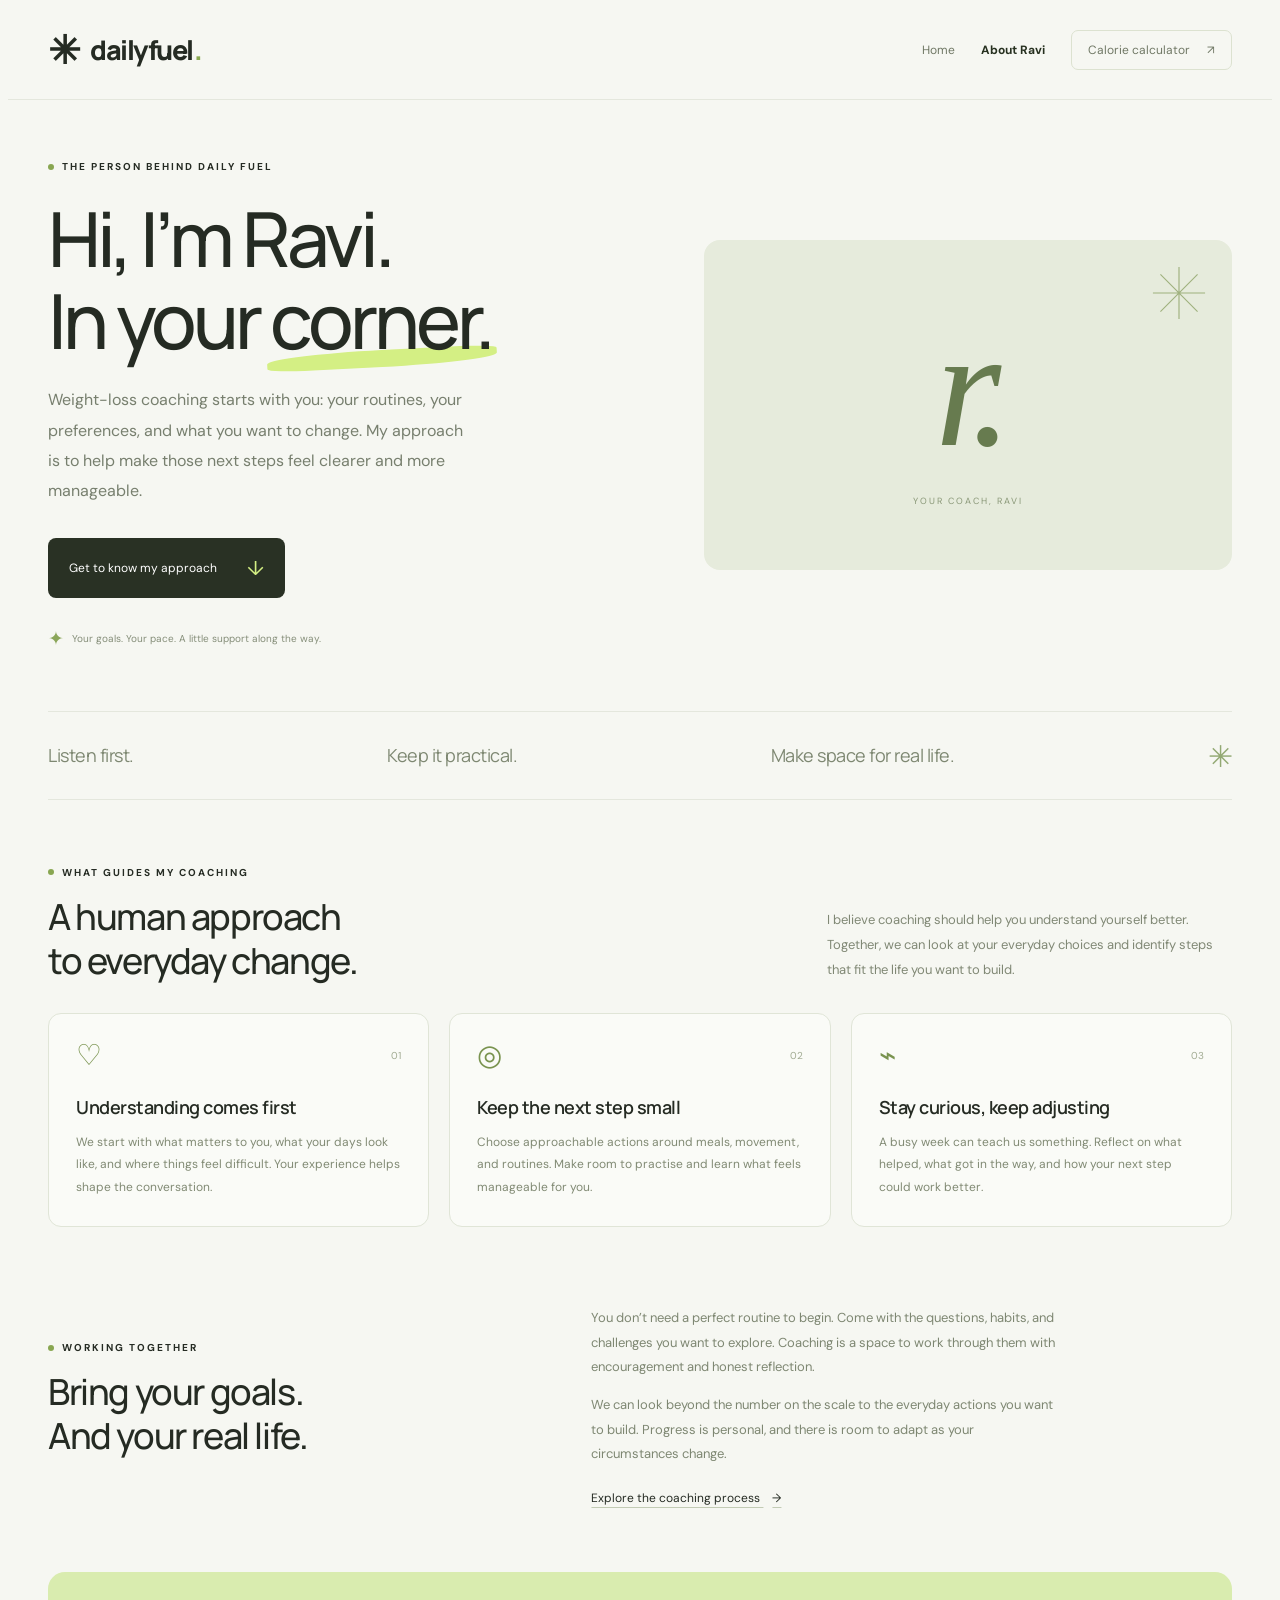
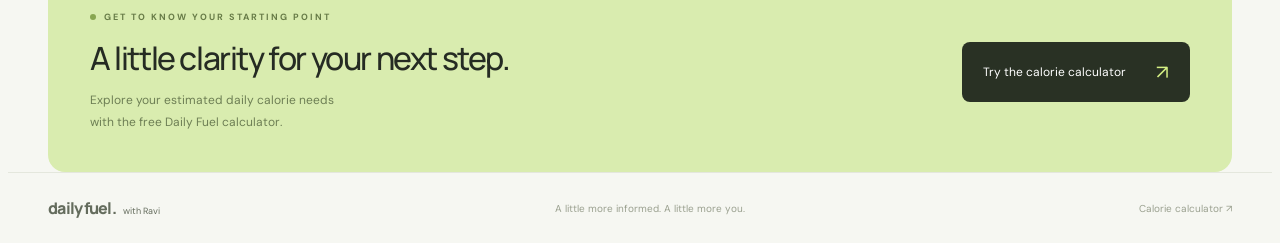
==== about.html @ 0b2a210d "about page added" ====
<!DOCTYPE html>
<html lang="en">
<head>
  <meta charset="UTF-8">
  <meta name="viewport" content="width=device-width, initial-scale=1.0">
  <meta name="theme-color" content="#f6f7f2">
  <meta name="description" content="Meet Ravi, the weight-loss coach behind Daily Fuel. Explore a practical approach to everyday habits, food, movement, and personal goals.">
  <title>About Ravi — Daily Fuel</title>
  <link rel="stylesheet" href="styles.css">
</head>
<body class="home-page about-page">
  <header class="site-header">
    <a class="brand" href="index.html" aria-label="Daily Fuel with Ravi home"><span class="brand-icon">✳</span> dailyfuel<span class="brand-dot">.</span></a>
    <nav class="site-nav" aria-label="Main navigation"><a href="index.html">Home</a><a href="about.html" aria-current="page">About Ravi</a><a href="calculator.html">Calorie calculator <span aria-hidden="true">↗</span></a></nav>
  </header>
  <main>
    <section class="coach-hero" aria-labelledby="about-heading">
      <div class="hero-copy">
        <div class="eyebrow"><span></span> THE PERSON BEHIND DAILY FUEL</div>
        <h1 id="about-heading">Hi, I’m Ravi.<br>In your <em>corner.</em></h1>
        <p>Weight-loss coaching starts with you: your routines, your preferences, and what you want to change. My approach is to help make those next steps feel clearer and more manageable.</p>
        <div class="hero-actions"><a class="primary-link" href="#my-approach">Get to know my approach <span aria-hidden="true">↓</span></a></div>
        <div class="hero-note"><span aria-hidden="true">✦</span> Your goals. Your pace. A little support along the way.</div>
      </div>
      <div class="coach-monogram" aria-hidden="true"><span>r.</span><div>YOUR COACH, RAVI</div><svg viewBox="0 0 100 100"><path d="M50 5v90M5 50h90M18 18l64 64M18 82l64-64"/></svg></div>
    </section>
    <div class="values-strip"><span>Listen first.</span><span>Keep it practical.</span><span>Make space for real life.</span><span class="strip-flower" aria-hidden="true">✳</span></div>
    <section class="coaching-section" id="my-approach" aria-labelledby="approach-title">
      <div class="section-intro"><div><div class="eyebrow"><span></span> WHAT GUIDES MY COACHING</div><h2 id="approach-title">A human approach<br>to everyday change.</h2></div><p>I believe coaching should help you understand yourself better. Together, we can look at your everyday choices and identify steps that fit the life you want to build.</p></div>
      <div class="coaching-grid">
        <article class="coaching-card"><div class="card-top"><span class="coaching-icon" aria-hidden="true">♡</span><span>01</span></div><h3>Understanding comes first</h3><p>We start with what matters to you, what your days look like, and where things feel difficult. Your experience helps shape the conversation.</p></article>
        <article class="coaching-card"><div class="card-top"><span class="coaching-icon" aria-hidden="true">◎</span><span>02</span></div><h3>Keep the next step small</h3><p>Choose approachable actions around meals, movement, and routines. Make room to practise and learn what feels manageable for you.</p></article>
        <article class="coaching-card"><div class="card-top"><span class="coaching-icon" aria-hidden="true">⌁</span><span>03</span></div><h3>Stay curious, keep adjusting</h3><p>A busy week can teach us something. Reflect on what helped, what got in the way, and how your next step could work better.</p></article>
      </div>
    </section>
    <section class="coach-about about-conversation" aria-labelledby="together-title">
      <div><div class="eyebrow"><span></span> WORKING TOGETHER</div><h2 id="together-title">Bring your goals.<br>And your real life.</h2></div>
      <div class="about-copy"><p>You don’t need a perfect routine to begin. Come with the questions, habits, and challenges you want to explore. Coaching is a space to work through them with encouragement and honest reflection.</p><p>We can look beyond the number on the scale to the everyday actions you want to build. Progress is personal, and there is room to adapt as your circumstances change.</p><a class="text-link" href="index.html#coaching">Explore the coaching process <span aria-hidden="true">→</span></a></div>
    </section>
    <section class="first-step" aria-labelledby="baseline-title"><div><div class="eyebrow"><span></span> GET TO KNOW YOUR STARTING POINT</div><h2 id="baseline-title">A little clarity for your next step.</h2><p>Explore your estimated daily calorie needs<br>with the free Daily Fuel calculator.</p></div><a class="primary-link" href="calculator.html">Try the calorie calculator <span aria-hidden="true">↗</span></a></section>
  </main>
  <footer><a class="footer-brand" href="index.html">dailyfuel. <span>with Ravi</span></a><span>A little more informed. A little more you.</span><a href="calculator.html">Calorie calculator ↗</a></footer>
</body>
</html>
---- styles.css ----
@import url('https://fonts.googleapis.com/css2?family=DM+Sans:wght@400;450;500;550;600;650;700&family=Manrope:wght@400;500;600;650;700;750;800&display=swap');

:root{--bg:#f6f7f2;--ink:#252b23;--muted:#7b8177;--green:#d4ef84;--line:#e4e7dd;--font:'DM Sans',sans-serif}*{box-sizing:border-box}html{scroll-behavior:smooth}body{margin:0;background:var(--bg);color:var(--ink);font-family:var(--font);font-size:14px}button,input,select{font:inherit}button,a,input,select,summary{-webkit-tap-highlight-color:transparent}a{color:inherit}button{cursor:pointer}button:focus-visible,a:focus-visible,summary:focus-visible{outline:3px solid #91ac53;outline-offset:4px}.site-header{max-width:1264px;margin:auto;height:100px;display:flex;align-items:center;justify-content:space-between;padding:0 40px;border-bottom:1px solid var(--line)}.brand{text-decoration:none;font-family:Manrope,sans-serif;font-size:27px;font-weight:800;letter-spacing:-1.5px;display:flex;align-items:center;gap:9px}.brand-icon{font-size:39px;line-height:1;letter-spacing:0}.brand-dot{color:#89a951;margin-left:-8px}.header-link{font-size:12px;text-decoration:none;color:#6f766a}.header-link span{margin-left:19px;font-size:20px;color:var(--ink)}main{max-width:1184px;margin:auto}.intro{position:relative;padding:47px 0 36px}.eyebrow{font-size:10px;letter-spacing:2px;font-weight:700;display:flex;align-items:center;gap:8px}.eyebrow>span{height:6px;width:6px;background:#88a651;border-radius:50%}h1{font-family:Manrope,sans-serif;font-size:58px;line-height:1.12;font-weight:500;letter-spacing:-2.8px;margin:18px 0;position:relative;width:max-content}h1>span{position:relative;z-index:1}h1>svg{position:absolute;width:124px;right:0;bottom:-7px;fill:none;stroke:#b3d65f;stroke-width:5;stroke-linecap:round}.intro>p{font-size:14px;line-height:1.8;color:#787e73;margin:21px 0 0}.intro-stamp{position:absolute;right:55px;top:86px;display:flex;align-items:center;gap:15px;transform:rotate(-7deg)}.intro-stamp svg{width:80px;height:80px;fill:#d4ef84;stroke:#839649;stroke-width:1.2}.intro-stamp span{font-size:13px;line-height:1.7;color:#848b7a}.calculator{display:grid;grid-template-columns:1fr 1fr;overflow:hidden;border:1px solid #e0e4d6;border-radius:22px;box-shadow:0 12px 40px #2e3d1c05;background:#fff}.form-panel{padding:33px 36px 24px}.panel-heading{display:flex;align-items:center;justify-content:space-between;margin-bottom:28px;gap:16px}.step{font-size:9px;letter-spacing:1.6px;font-weight:700;color:#8a9080}h2{font-family:Manrope,sans-serif;font-size:22px;letter-spacing:-.7px;margin:10px 0 0;font-weight:650}.unit-toggle{padding:4px;background:#f2f4ed;border-radius:7px;display:flex;flex-shrink:0}.unit-toggle button{font-size:10px;border:0;background:transparent;padding:7px 11px;color:#8a907e;border-radius:5px}.unit-toggle button.active{color:var(--ink);background:white;box-shadow:0 1px 4px #0000000d;font-weight:600}.field-row{display:grid;grid-template-columns:1fr 1fr;gap:20px;margin-bottom:22px}.field label,.field legend{font-size:12px;font-weight:550;margin-bottom:10px;display:block}.input-wrap{display:flex;border:1px solid #e1e5da;border-radius:8px;background:#fcfdf9;align-items:center;overflow:hidden;height:49px}.input-wrap:focus-within{border-color:#8eac52;box-shadow:0 0 0 3px #d4ef8433}.input-wrap input{width:100%;min-width:0;border:0;outline:none;padding:14px;background:transparent;color:var(--ink);font-size:15px;font-weight:500;appearance:textfield;-moz-appearance:textfield}.input-wrap input::-webkit-inner-spin-button{appearance:none}.input-wrap>span{padding-right:15px;color:#929987;font-size:11px}.gender-field{border:0;padding:0;margin:0;min-width:0}.gender-field legend{padding:0}.info{font-size:9px;color:#939989;display:inline-flex;align-items:center;justify-content:center;border:1px solid #c5cbbb;border-radius:50%;width:12px;height:12px;margin-left:4px}.gender-options{display:flex;gap:8px}.gender-options label{position:relative;flex:1;margin:0;cursor:pointer}.gender-options input{position:absolute;opacity:0}.gender-options span{height:49px;display:flex;align-items:center;justify-content:center;border:1px solid #e1e5da;border-radius:8px;color:#8a907f;font-size:12px}.gender-options input:checked+span{background:#f0f5e5;color:#43532b;border-color:#b9ce8f}.gender-options input:focus-visible+span{outline:3px solid #91ac53;outline-offset:2px}.select-wrap{position:relative}.select-wrap:after{content:'⌄';position:absolute;right:16px;top:12px;pointer-events:none;color:#7d856e}.field select{appearance:none;width:100%;height:49px;border:1px solid #e1e5da;border-radius:8px;padding:0 35px 0 14px;color:#4e5547;background:#fcfdf9;font-size:12px;outline-color:#8eac52}.field-help{font-size:10px;line-height:1.6;color:#929888;margin:8px 0 23px}.calculate-button{width:100%;height:50px;background:var(--ink);color:#fff;border:0;border-radius:8px;font-size:12px;font-weight:500;display:flex;align-items:center;justify-content:space-between;padding:0 19px;transition:background .2s,transform .2s}.calculate-button:hover{background:#414d35;transform:translateY(-1px)}.calculate-button>span{font-size:22px;color:var(--green)}.privacy{font-size:9px;color:#929889;display:flex;gap:6px;align-items:center;justify-content:center;margin:14px 0 0}.privacy svg{height:12px;width:12px;fill:none;stroke:currentColor;stroke-width:1.2}.results-panel{padding:34px 36px 23px;background:#edf2e3;position:relative}.results-top{display:flex;justify-content:space-between;gap:10px}.result-status{display:flex;gap:5px;align-items:center;font-size:8px;letter-spacing:1px;color:#6d7d55}.result-status>span{background:#8eac59;height:5px;width:5px;border-radius:50%}.maintenance{padding:32px 0 26px;text-align:center}.result-label{font-size:12px;color:#6d785f}.main-number{display:flex;justify-content:center;align-items:baseline;gap:9px;margin:9px 0 3px}.main-number>span:first-child{font-family:Manrope,sans-serif;font-size:66px;line-height:1.15;font-weight:600;letter-spacing:-3px}.main-number>span:last-child{font-size:12px;color:#808a72}.maintenance p{font-size:11px;color:#8b927e;margin:7px 0 0}.goal-cards{display:grid;grid-template-columns:1fr 1fr;gap:14px}.goal-card{border:1px solid #dfe6d1;background:#f8faf3;border-radius:12px;padding:16px 20px 17px}.goal-icon{width:27px;height:27px;background:#e8efda;border-radius:50%;display:flex;align-items:center;justify-content:center;font-size:18px;color:#65764c}.goal-card h3{font-size:12px;font-weight:500;margin:12px 0 7px}.goal-number{font-family:Manrope,sans-serif;font-size:33px;font-weight:600;letter-spacing:-1.2px;line-height:1.2}.cal-unit{font-size:10px;color:#919986}.goal-tag{border-top:1px solid #e3e8d9;margin-top:13px;padding-top:11px;color:#7f8c6b;font-size:9px}.result-insight{display:flex;gap:12px;align-items:center;margin-top:22px;border-top:1px solid #dce4d0;padding-top:19px}.result-insight>span{font-size:25px;color:#7d9552}.result-insight p{font-size:11px;line-height:1.8;color:#6f7c5d;margin:0}.result-insight strong{font-weight:400;color:#8d967e}.result-footnote{font-size:9px;color:#98a18d;text-align:center;margin:18px 0 0}.explainers{display:grid;grid-template-columns:1fr 1fr 1fr;gap:37px;padding:37px 0 24px}.explainers article{display:flex;gap:13px;align-items:flex-start}.detail-icon{flex-shrink:0;width:32px;height:32px;background:#edf0e6;display:flex;align-items:center;justify-content:center;border-radius:9px;font-size:23px;color:#778565}.explainers h3{font-size:11px;font-weight:600;margin:2px 0 8px}.explainers p{font-size:10px;line-height:1.9;color:#8a9082;margin:0}.explainers a{text-underline-offset:3px}.method{font-size:10px;color:#838b77;margin:0 0 28px;max-width:760px}.method summary{cursor:pointer;width:fit-content}.method p{line-height:1.9}footer{max-width:1264px;margin:auto;border-top:1px solid var(--line);padding:24px 40px;display:flex;align-items:center;justify-content:space-between;color:#9aa08f;font-size:10px}.footer-brand{font-family:Manrope,sans-serif;font-size:16px;font-weight:800;letter-spacing:-.7px;color:#646c5d}.results-panel.refreshed{animation:refresh .5s ease}@keyframes refresh{50%{background:#e0eccb}}@media(min-width:1500px){main{padding-top:20px}.intro{padding-top:60px;padding-bottom:48px}.site-header{height:110px}}@media(max-width:1250px){main{margin:0 48px}.site-header,footer{margin:0 24px;padding-left:24px;padding-right:24px}.form-panel,.results-panel{padding-left:26px;padding-right:26px}.panel-heading{gap:8px}h2{font-size:20px}}@media(max-width:900px){main{margin:0 28px}.calculator{grid-template-columns:1fr 1fr}.form-panel,.results-panel{padding:26px 20px}.panel-heading{flex-wrap:wrap;gap:15px;margin-bottom:22px}.intro-stamp{right:0}.field-row{gap:12px}.main-number>span:first-child{font-size:52px}.main-number{flex-wrap:wrap;gap:4px}.goal-card{padding:15px 12px}.goal-number{font-size:29px}.results-top{flex-wrap:wrap}.maintenance{padding-top:48px}.explainers{gap:20px}.explainers article{gap:9px}.detail-icon{width:27px;height:27px}.header-link{font-size:10px}}@media(max-width:680px){.site-header{height:80px;margin:0 20px;padding:0}.brand{font-size:24px}.brand-icon{font-size:32px}.header-link{font-size:0}.header-link span{font-size:22px}main{margin:0 20px}.intro{padding:34px 0 30px}h1{font-size:43px;letter-spacing:-2px}.intro>p{font-size:12px;max-width:330px}.intro-stamp{display:none}.eyebrow{font-size:9px}.desktop-break{display:none}.calculator{grid-template-columns:1fr;border-radius:17px}.form-panel{padding:27px 23px 24px}.results-panel{padding:27px 23px}.panel-heading{flex-wrap:nowrap;gap:10px}h2{font-size:19px}.unit-toggle button{padding:7px 8px}.field-row{gap:16px}.maintenance{padding:27px 0}.main-number>span:first-child{font-size:66px}.goal-card{padding:18px}.goal-number{font-size:33px}.explainers{grid-template-columns:1fr;gap:23px;padding:30px 2px}.explainers h3{font-size:12px}.explainers p{font-size:11px}.detail-icon{width:34px;height:34px}.explainers article{gap:14px}.method{font-size:11px}footer{margin:0 20px;padding:21px 0;gap:12px;flex-wrap:wrap}footer>span:last-child{display:none}.privacy{font-size:8px}}@media(prefers-reduced-motion:reduce){*,*:before,*:after{scroll-behavior:auto!important;animation:none!important;transition:none!important}}

/* Shared navigation and Ravi coaching homepage */
.site-nav{display:flex;align-items:center;gap:26px}.site-nav a{text-decoration:none;font-size:12px;color:#707865;padding:10px 0;white-space:nowrap}.site-nav a[aria-current=page]{color:#273120;font-weight:700}.site-nav a:hover{color:#526c2b}.site-nav a:last-child{padding:11px 16px;border:1px solid #dce2d0;border-radius:7px}.site-nav a:last-child[aria-current=page]{background:#eaf0de}.site-nav a span{margin-left:14px}.home-page h1{font-size:76px;line-height:1.08;letter-spacing:-4px;margin:24px 0}.home-page h1 em{font-style:normal;position:relative;z-index:0}.home-page h1 em:after{content:'';position:absolute;height:17px;bottom:5px;left:-3px;right:-5px;background:var(--green);z-index:-1;border-radius:50% 20%;transform:rotate(-3deg)}.coach-hero{display:grid;grid-template-columns:1.15fr 1fr;gap:48px;align-items:center;padding:60px 0}.hero-copy>p{font-size:16px;color:#777f6e;line-height:1.9;max-width:425px}.hero-actions{display:flex;align-items:center;gap:24px;margin-top:31px;flex-wrap:wrap}.primary-link{display:inline-flex;justify-content:space-between;align-items:center;gap:30px;padding:17px 21px;background:#293124;color:white;border-radius:8px;text-decoration:none;font-size:12px;transition:background .2s,transform .2s}.primary-link:hover{background:#485c33;transform:translateY(-2px)}.primary-link>span{color:var(--green);font-size:20px}.text-link{font-size:12px;text-underline-offset:5px;text-decoration-color:#c2cbb4}.text-link>span{margin-left:9px}.hero-note{font-size:10px;color:#858e79;margin-top:28px;display:flex;align-items:center;gap:8px}.hero-note>span{color:#8ba65a;font-size:19px}.journey-art{position:relative;height:450px;border-radius:24px;background:#edf1e4;overflow:hidden}.art-label{position:absolute;top:28px;left:28px;font-size:9px;letter-spacing:1.7px;color:#7c896a}.journey-path{width:100%;height:100%;position:absolute;inset:0}.habit-chip{display:flex;gap:12px;align-items:center;position:absolute;padding:15px 19px;background:#fffffff2;border:1px solid #e3e8d8;border-radius:12px;box-shadow:0 8px 25px #3a4d1d07;font-size:12px;font-weight:500}.habit-chip>span{font-size:24px;color:#7d944e;width:26px;text-align:center}.habit-chip small{display:block;margin-top:5px;font-size:10px;color:#939c86;font-weight:400}.chip-one{top:90px;left:25px;transform:rotate(-4deg)}.chip-two{top:210px;right:23px;transform:rotate(3deg)}.chip-three{bottom:69px;left:40px;transform:rotate(-3deg)}.art-caption{position:absolute;bottom:22px;right:24px;font-size:9px;color:#879574;display:flex;align-items:center;gap:7px}.art-caption>span{font-size:18px}.values-strip{border-top:1px solid var(--line);border-bottom:1px solid var(--line);display:flex;justify-content:space-between;align-items:center;gap:20px;padding:23px 0;font-family:Manrope,sans-serif;font-size:18px;letter-spacing:-.5px;color:#7e8872}.strip-flower{font-size:30px;color:#93a973}.coaching-section{padding:66px 0}.section-intro{display:flex;justify-content:space-between;align-items:flex-end;gap:45px;margin-bottom:30px}.home-page h2{font-size:36px;line-height:1.22;letter-spacing:-1.4px;font-weight:500;margin-top:16px}.section-intro>p{max-width:405px;color:#808875;font-size:13px;line-height:1.9;margin:0}.coaching-grid{display:grid;grid-template-columns:repeat(3,1fr);gap:20px}.coaching-card{border:1px solid #e0e5d7;background:#fafbf7;padding:27px;border-radius:13px}.card-top{display:flex;justify-content:space-between;align-items:center;color:#a0aa91;font-size:10px}.coaching-icon{font-size:29px;line-height:1;color:#79934f}.coaching-card h3{font-family:Manrope,sans-serif;font-size:18px;letter-spacing:-.5px;font-weight:600;margin:25px 0 12px}.coaching-card p{font-size:12px;line-height:1.9;color:#818a74;margin:0}.coach-about{display:grid;grid-template-columns:.85fr 1.15fr;gap:70px;align-items:center;padding:0 0 66px}.coach-monogram{height:330px;background:#e6ebdc;border-radius:16px;position:relative;display:flex;flex-direction:column;align-items:center;justify-content:center;overflow:hidden}.coach-monogram>span{font-family:Georgia,serif;font-style:italic;font-size:170px;line-height:1;color:#677b4f;letter-spacing:-12px}.coach-monogram>div{font-size:9px;letter-spacing:2px;color:#899777;margin-top:22px}.coach-monogram svg{position:absolute;top:24px;right:24px;width:58px;stroke:#a0b27f;stroke-width:2}.about-copy>p{font-size:13px;line-height:1.9;color:#7e8772;max-width:470px}.about-copy .text-link{display:inline-block;margin-top:10px}.first-step{background:#d9ecaf;border-radius:17px;padding:39px 42px;display:flex;justify-content:space-between;align-items:center;gap:30px}.first-step .eyebrow{font-size:9px;color:#677b47}.first-step h2{font-size:32px}.first-step p{font-size:12px;line-height:1.8;color:#6d7e54;margin-bottom:0}.first-step .primary-link{flex-shrink:0}.coaching-faq{display:grid;grid-template-columns:1fr 1.2fr;gap:60px;padding:65px 0}.coaching-faq h2{font-size:30px}.faq-items details{border-bottom:1px solid #dfe5d5;padding:20px 0}.faq-items details:first-child{padding-top:0}.faq-items summary{cursor:pointer;font-size:13px;list-style:none;padding-right:25px;position:relative}.faq-items summary::-webkit-details-marker{display:none}.faq-items summary:after{content:'+';position:absolute;right:0;color:#91a471;font-size:20px;top:-4px}.faq-items details[open] summary:after{content:'−'}.faq-items p{color:#808975;font-size:12px;line-height:1.9;margin:15px 0 0}.home-page footer a{text-decoration:none}.footer-brand>span{font-family:var(--font);font-size:9px;letter-spacing:0;font-weight:400;margin-left:5px}section[id]{scroll-margin-top:25px}
@media(max-width:1100px){.home-page h1{font-size:62px;letter-spacing:-3px}.coach-hero{gap:25px}.hero-actions{gap:20px}.coach-about{gap:35px}.first-step{padding:32px}.first-step h2{font-size:28px}.habit-chip{padding:13px}.chip-two{right:12px}.chip-three{left:20px}.coaching-card{padding:22px}.coaching-card h3{font-size:16px}}
@media(max-width:800px){.coach-hero{grid-template-columns:1fr;padding:40px 0;gap:35px}.home-page h1{font-size:65px}.hero-copy>p{max-width:470px}.journey-art{max-width:520px;width:100%;margin:0 auto;height:400px}.journey-path{height:450px}.chip-one{left:35px}.chip-three{bottom:50px;left:40px}.chip-two{right:35px;top:185px}.values-strip{font-size:15px}.section-intro{align-items:flex-start;gap:25px}.section-intro>p{max-width:300px}.home-page h2{font-size:30px}.coaching-grid{gap:12px}.coaching-card{padding:18px}.coach-about{grid-template-columns:.8fr 1.2fr;gap:25px}.coach-monogram{height:340px}.first-step{align-items:flex-start;flex-direction:column;gap:22px}.coaching-faq{gap:30px}.site-nav{gap:18px}}
@media(max-width:540px){.site-nav{gap:13px}.site-nav a{font-size:10px}.site-nav a:last-child{padding:9px}.site-nav a span{display:none}.brand{font-size:21px;gap:5px}.brand-icon{font-size:29px}.home-page h1{font-size:54px;letter-spacing:-2.8px}.coach-hero{padding:35px 0}.hero-copy .eyebrow{font-size:8px;letter-spacing:1.5px}.hero-copy>p{font-size:14px}.hero-actions{gap:22px}.hero-note{font-size:9px}.journey-art{height:370px}.journey-path{height:390px}.habit-chip{font-size:11px;padding:12px}.habit-chip small{font-size:9px}.chip-one{left:20px;top:80px}.chip-two{top:167px;right:15px}.chip-three{left:23px;bottom:55px}.art-label{font-size:8px}.art-caption{font-size:8px;right:16px}.values-strip{flex-wrap:wrap;gap:13px;font-size:13px;padding:20px 0}.strip-flower{font-size:22px}.section-intro{flex-direction:column;gap:19px}.section-intro>p{max-width:none;font-size:12px}.coaching-section{padding:40px 0}.coaching-grid{grid-template-columns:1fr;gap:14px}.coaching-card{padding:24px}.coaching-card h3{font-size:19px;margin-top:18px}.coach-about{grid-template-columns:1fr;gap:28px;padding-bottom:40px}.coach-monogram{height:250px}.coach-monogram>span{font-size:140px}.first-step{padding:28px 23px}.first-step .eyebrow{font-size:8px;letter-spacing:1.1px}.first-step h2{font-size:28px}.first-step .primary-link{width:100%;font-size:11px;gap:15px}.coaching-faq{grid-template-columns:1fr;gap:28px;padding:40px 0}.home-page footer>span{width:100%;order:3;font-size:9px}.home-page footer>a:last-child{font-size:9px}}
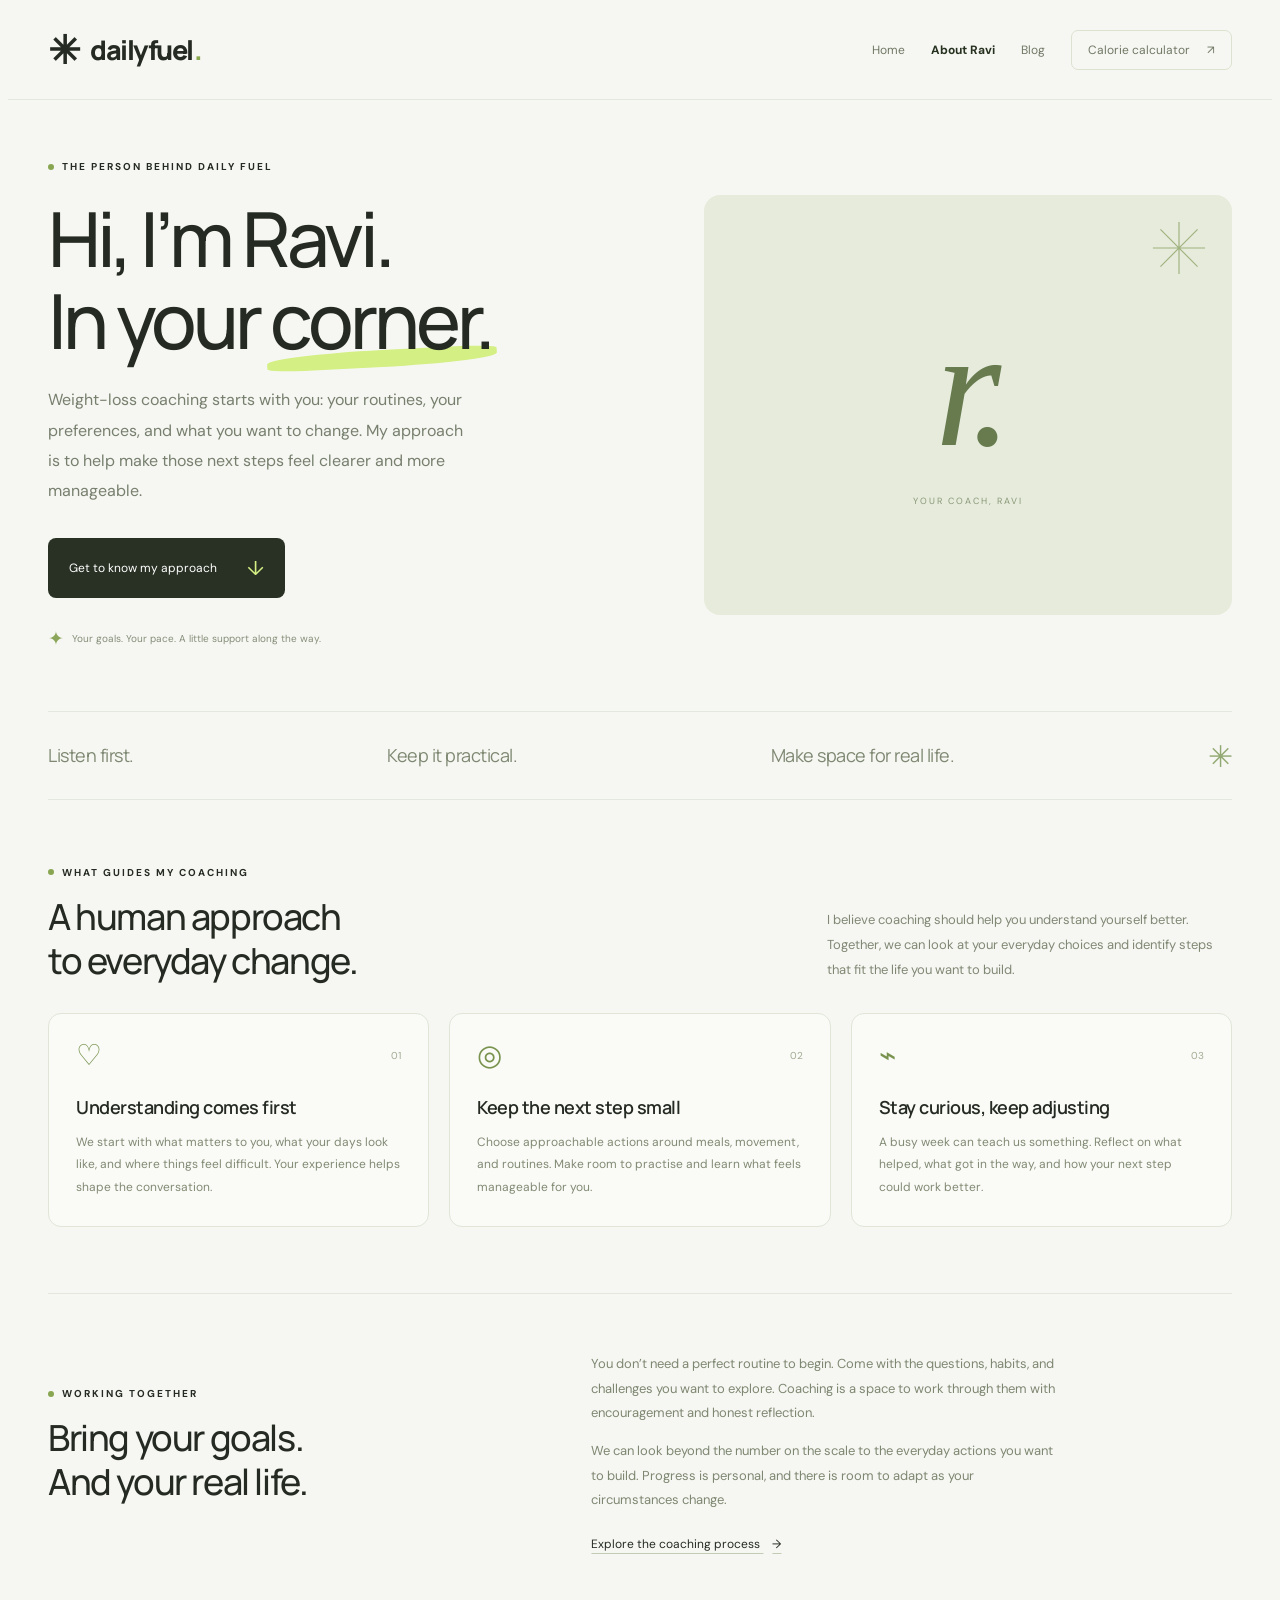
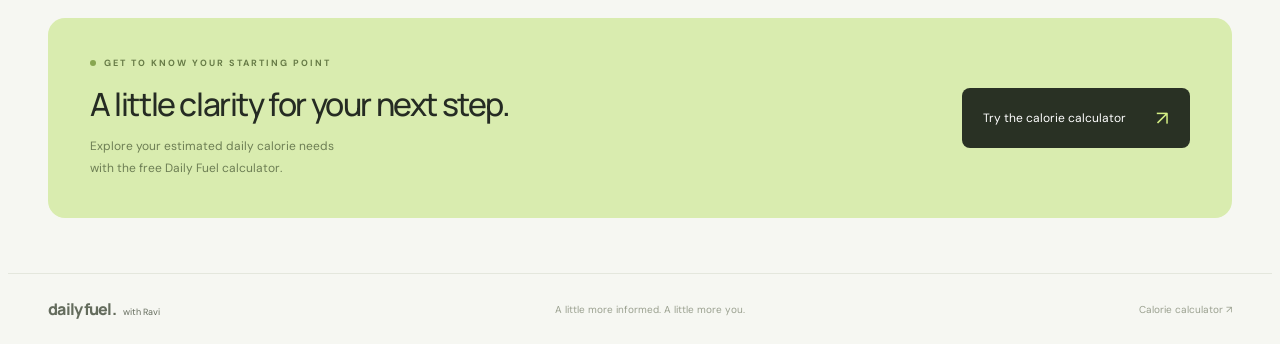
==== commit 1b49f9cd: "Blog section added" ====
--- a/about.html
+++ b/about.html
@@ -11,7 +11,7 @@
 <body class="home-page about-page">
   <header class="site-header">
     <a class="brand" href="index.html" aria-label="Daily Fuel with Ravi home"><span class="brand-icon">✳</span> dailyfuel<span class="brand-dot">.</span></a>
-    <nav class="site-nav" aria-label="Main navigation"><a href="index.html">Home</a><a href="about.html" aria-current="page">About Ravi</a><a href="calculator.html">Calorie calculator <span aria-hidden="true">↗</span></a></nav>
+    <nav class="site-nav" aria-label="Main navigation"><a href="index.html">Home</a><a href="about.html" aria-current="page">About Ravi</a><a href="blog.html">Blog</a><a href="calculator.html">Calorie calculator <span aria-hidden="true">↗</span></a></nav>
   </header>
   <main>
     <section class="coach-hero" aria-labelledby="about-heading">
--- a/styles.css
+++ b/styles.css
@@ -7,3 +7,19 @@
 @media(max-width:1100px){.home-page h1{font-size:62px;letter-spacing:-3px}.coach-hero{gap:25px}.hero-actions{gap:20px}.coach-about{gap:35px}.first-step{padding:32px}.first-step h2{font-size:28px}.habit-chip{padding:13px}.chip-two{right:12px}.chip-three{left:20px}.coaching-card{padding:22px}.coaching-card h3{font-size:16px}}
 @media(max-width:800px){.coach-hero{grid-template-columns:1fr;padding:40px 0;gap:35px}.home-page h1{font-size:65px}.hero-copy>p{max-width:470px}.journey-art{max-width:520px;width:100%;margin:0 auto;height:400px}.journey-path{height:450px}.chip-one{left:35px}.chip-three{bottom:50px;left:40px}.chip-two{right:35px;top:185px}.values-strip{font-size:15px}.section-intro{align-items:flex-start;gap:25px}.section-intro>p{max-width:300px}.home-page h2{font-size:30px}.coaching-grid{gap:12px}.coaching-card{padding:18px}.coach-about{grid-template-columns:.8fr 1.2fr;gap:25px}.coach-monogram{height:340px}.first-step{align-items:flex-start;flex-direction:column;gap:22px}.coaching-faq{gap:30px}.site-nav{gap:18px}}
 @media(max-width:540px){.site-nav{gap:13px}.site-nav a{font-size:10px}.site-nav a:last-child{padding:9px}.site-nav a span{display:none}.brand{font-size:21px;gap:5px}.brand-icon{font-size:29px}.home-page h1{font-size:54px;letter-spacing:-2.8px}.coach-hero{padding:35px 0}.hero-copy .eyebrow{font-size:8px;letter-spacing:1.5px}.hero-copy>p{font-size:14px}.hero-actions{gap:22px}.hero-note{font-size:9px}.journey-art{height:370px}.journey-path{height:390px}.habit-chip{font-size:11px;padding:12px}.habit-chip small{font-size:9px}.chip-one{left:20px;top:80px}.chip-two{top:167px;right:15px}.chip-three{left:23px;bottom:55px}.art-label{font-size:8px}.art-caption{font-size:8px;right:16px}.values-strip{flex-wrap:wrap;gap:13px;font-size:13px;padding:20px 0}.strip-flower{font-size:22px}.section-intro{flex-direction:column;gap:19px}.section-intro>p{max-width:none;font-size:12px}.coaching-section{padding:40px 0}.coaching-grid{grid-template-columns:1fr;gap:14px}.coaching-card{padding:24px}.coaching-card h3{font-size:19px;margin-top:18px}.coach-about{grid-template-columns:1fr;gap:28px;padding-bottom:40px}.coach-monogram{height:250px}.coach-monogram>span{font-size:140px}.first-step{padding:28px 23px}.first-step .eyebrow{font-size:8px;letter-spacing:1.1px}.first-step h2{font-size:28px}.first-step .primary-link{width:100%;font-size:11px;gap:15px}.coaching-faq{grid-template-columns:1fr;gap:28px;padding:40px 0}.home-page footer>span{width:100%;order:3;font-size:9px}.home-page footer>a:last-child{font-size:9px}}
+
+.about-page .coach-hero > .coach-monogram { height: 420px; }
+.about-page .first-step { margin-bottom: 55px; }
+.about-conversation { border-top: 1px solid var(--line); padding-top: 45px; }
+@media(max-width:540px) {
+  .site-header { height: auto; min-height: 80px; flex-wrap: wrap; gap: 8px; padding: 16px 0; }
+  .site-nav { flex-wrap: wrap; gap: 14px; }
+  .about-page .coach-hero > .coach-monogram { height: 270px; }
+  .about-page .first-step { margin-bottom: 35px; }
+}
+
+/* Blog listing and long-form articles */
+.blog-intro{padding:58px 0 42px}.blog-page .blog-intro h1{font-size:64px;letter-spacing:-3px}.blog-intro em{font-style:normal;color:#799247}.blog-intro>p{color:#7b856f;font-size:15px;line-height:1.9;margin-top:22px}.blog-section-heading{display:flex;justify-content:space-between;align-items:center;gap:20px;border-top:1px solid var(--line);padding:26px 0}.blog-section-heading h2{font-size:20px;margin:0;letter-spacing:-.5px}.blog-section-heading>span{font-size:9px;letter-spacing:1.5px;color:#8b967d}.blog-grid{display:grid;grid-template-columns:repeat(3,minmax(0,1fr));gap:22px}.blog-card{border:1px solid #dfe5d5;border-radius:15px;overflow:hidden;background:#fcfdf9;display:flex;flex-direction:column}.blog-card-art{background:#e8eedc;min-height:170px;display:flex;align-items:center;justify-content:space-between;padding:27px 30px;gap:20px}.blog-card-art>span:first-child{font-size:88px;color:#8b9f6a;line-height:1}.blog-card:nth-child(2) .blog-card-art{background:#e7eadd}.blog-card:nth-child(3) .blog-card-art{background:#edf0de}.art-word{font-family:Manrope,sans-serif;font-size:20px;letter-spacing:-.8px;line-height:1.4;color:#73855b}.blog-card-copy{padding:26px;flex:1;display:flex;flex-direction:column}.post-category{font-size:9px;letter-spacing:1.4px;color:#7b8c62;font-weight:600}.blog-card h2{font-size:23px;line-height:1.35;margin:15px 0 12px;letter-spacing:-.7px}.blog-card h2 a{text-decoration:none}.blog-card h2 a:hover{text-decoration:underline;text-underline-offset:4px}.blog-card p{font-size:12px;line-height:1.9;color:#7b856f;margin:0 0 25px}.blog-card-bottom{display:flex;justify-content:space-between;gap:10px;align-items:center;margin-top:auto;border-top:1px solid #e4e8dc;padding-top:17px;font-size:10px}.blog-card-bottom>span{color:#8a957c}.blog-card-bottom a{text-underline-offset:4px;white-space:nowrap}.blog-page .first-step{margin:48px 0 55px}.blog-post{max-width:760px;margin:0 auto}.post-header{padding:45px 0 30px;border-bottom:1px solid var(--line)}.post-header>.text-link{display:inline-block;margin-bottom:35px;color:#7d896d}.blog-page .post-header h1{width:auto;font-size:49px;letter-spacing:-2px;line-height:1.17;margin:20px 0}.post-deck{font-size:17px;line-height:1.8;color:#7d876f;max-width:660px}.post-byline{display:flex;align-items:center;gap:10px;font-size:11px;color:#7c886d;margin-top:25px}.author-mark{display:flex;align-items:center;justify-content:center;width:35px;height:35px;background:#e4edcf;border-radius:50%;font-family:Georgia,serif;font-style:italic;font-size:25px;color:#748a50}.post-content{font-size:16px;line-height:1.95;padding:20px 0 35px;color:#606c53}.post-content>p{margin:19px 0}.blog-page .post-content h2{font-size:26px;letter-spacing:-.8px;margin:37px 0 12px;color:var(--ink)}.post-content a{text-underline-offset:4px}.post-takeaway{background:#eaf0dd;border-left:3px solid #a6bf72;padding:23px 27px;margin:30px 0;border-radius:0 10px 10px 0}.post-takeaway strong{font-family:Manrope,sans-serif;font-size:19px;font-weight:600;color:#4b5f36}.post-takeaway p{font-size:14px;line-height:1.9;margin:10px 0 0}.related-posts{max-width:760px;margin:0 auto 55px;border-top:1px solid var(--line);padding-top:32px}.related-posts h2{font-size:25px}.related-posts ul{padding:0;list-style:none;margin:23px 0}.related-posts li{border-bottom:1px solid var(--line)}.related-posts li a{display:flex;justify-content:space-between;gap:20px;text-decoration:none;padding:18px 0;font-size:14px}.related-posts li a:hover{text-decoration:underline;text-underline-offset:4px}
+@media(max-width:1000px){.blog-grid{gap:15px}.blog-card-copy{padding:20px}.blog-card-art{padding:23px 20px;gap:15px}.art-word{font-size:17px}.blog-card-art>span:first-child{font-size:70px}.blog-card h2{font-size:21px}.blog-card-bottom{align-items:flex-start;flex-direction:column;gap:12px}}
+@media(max-width:800px){.site-header{height:auto;min-height:100px;flex-wrap:wrap;gap:15px;padding-top:18px;padding-bottom:18px}.site-nav{flex-wrap:wrap}.blog-grid{grid-template-columns:1fr}.blog-card{display:grid;grid-template-columns:.7fr 1.3fr}.blog-card-art{min-height:230px;flex-direction:column;justify-content:center;gap:20px}.art-word{text-align:center}.blog-card-bottom{flex-direction:row;align-items:center}.blog-card h2{font-size:25px}.blog-page .blog-intro h1{font-size:55px}.blog-intro{padding-top:40px}.blog-page .post-header h1{font-size:43px}}
+@media(max-width:540px){.site-header{min-height:80px}.site-nav{width:100%;justify-content:space-between;gap:10px}.blog-page .blog-intro h1{font-size:43px;letter-spacing:-2px;width:auto}.blog-intro>p{font-size:13px}.blog-section-heading{align-items:flex-start;flex-direction:column;gap:12px}.blog-section-heading h2{font-size:20px}.blog-card{display:flex}.blog-card-art{min-height:150px;flex-direction:row;justify-content:space-between;padding:20px 30px}.art-word{text-align:left;font-size:21px}.blog-card-copy{padding:24px}.blog-card h2{font-size:24px}.blog-card-bottom{flex-wrap:wrap}.post-header{padding-top:28px}.blog-page .post-header h1{font-size:36px;letter-spacing:-1.5px}.post-deck{font-size:15px}.post-content{font-size:15px;line-height:1.9}.blog-page .post-content h2{font-size:24px}.post-takeaway{padding:20px}.related-posts h2{font-size:24px}.blog-page .first-step{margin:35px 0}}
